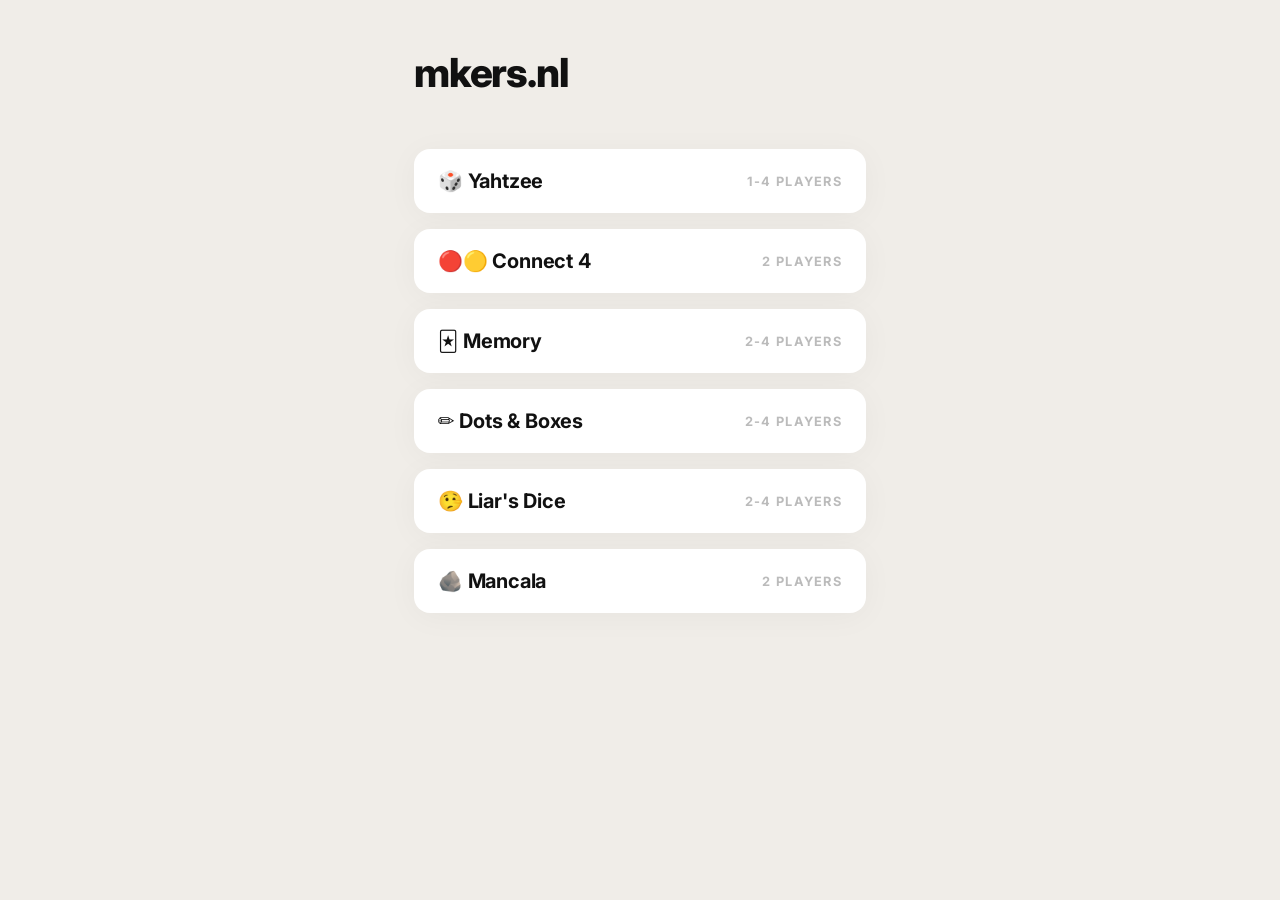
==== index.html @ 78899ad0 "minor changes" ====
<!DOCTYPE html>
<html lang="en">
<head>
<meta charset="UTF-8"/>
<meta name="viewport" content="width=device-width, initial-scale=1.0, maximum-scale=1.0, user-scalable=no"/>
<title>mkers.nl</title>
<link href="https://fonts.googleapis.com/css2?family=Inter:wght@400;500;600;700;800&display=swap" rel="stylesheet"/>
<style>
  *,*::before,*::after{box-sizing:border-box;margin:0;padding:0}
  html,body{height:100%;font-family:'Inter',system-ui,sans-serif;color:#111;background:#f0ede8;-webkit-font-smoothing:antialiased}
  
  .container {
    max-width: 500px;
    margin: 0 auto;
    padding: 3rem 1.5rem;
    display: flex;
    flex-direction: column;
    min-height: 100vh;
  }
  
  .hdr {
    margin-bottom: 3rem;
  }
  .hdr h1 {
    font-size: 2.5rem;
    font-weight: 800;
    letter-spacing: -0.03em;
    margin-bottom: 0.25rem;
  }
  .hdr p {
    font-weight: 500;
    color: #999;
    font-size: 1.1rem;
  }
  
  .games-list {
    display: flex;
    flex-direction: column;
    gap: 1rem;
    flex: 1;
  }
  
  .game-link {
    display: flex;
    align-items: center;
    justify-content: space-between;
    background: #fff;
    padding: 1.25rem 1.5rem;
    border-radius: 16px;
    text-decoration: none;
    color: #111;
    box-shadow: 0 4px 32px rgba(0,0,0,.04);
    transition: transform .13s cubic-bezier(.32,.72,0,1), box-shadow .13s;
  }
  .game-link:hover {
    transform: translateY(-2px);
    box-shadow: 0 8px 40px rgba(0,0,0,.06);
  }
  .game-link:active {
    transform: scale(0.97);
  }
  
  .g-title {
    font-size: 1.25rem;
    font-weight: 700;
    letter-spacing: -0.01em;
  }
  .g-players {
    font-size: 0.8rem;
    font-weight: 700;
    text-transform: uppercase;
    letter-spacing: 0.1em;
    color: #bbb;
  }
  
  .footer {
    text-align: center;
    padding-top: 3rem;
    font-size: 0.85rem;
    font-weight: 600;
    color: #bbb;
  }
</style>
</head>
<body>

<div class="container">
  <div class="hdr">
    <h1>mkers.nl</h1>
  </div>
  
  <div class="games-list">
    <a href="/yahtzee/" class="game-link">
      <span class="g-title">🎲 Yahtzee</span>
      <span class="g-players">1-4 Players</span>
    </a>
    <a href="/connect4/" class="game-link">
      <span class="g-title">🔴🟡 Connect 4</span>
      <span class="g-players">2 Players</span>
    </a>
    <a href="/memory/" class="game-link">
      <span class="g-title">🃏 Memory</span>
      <span class="g-players">2-4 Players</span>
    </a>
    <a href="/dotsboxes/" class="game-link">
      <span class="g-title">✏️ Dots & Boxes</span>
      <span class="g-players">2-4 Players</span>
    </a>
    <a href="/liarsdice/" class="game-link">
      <span class="g-title">🤥 Liar's Dice</span>
      <span class="g-players">2-4 Players</span>
    </a>
    <a href="/mancala/" class="game-link">
      <span class="g-title">🪨 Mancala</span>
      <span class="g-players">2 Players</span>
    </a>
  </div>
</div>

</body>
</html>
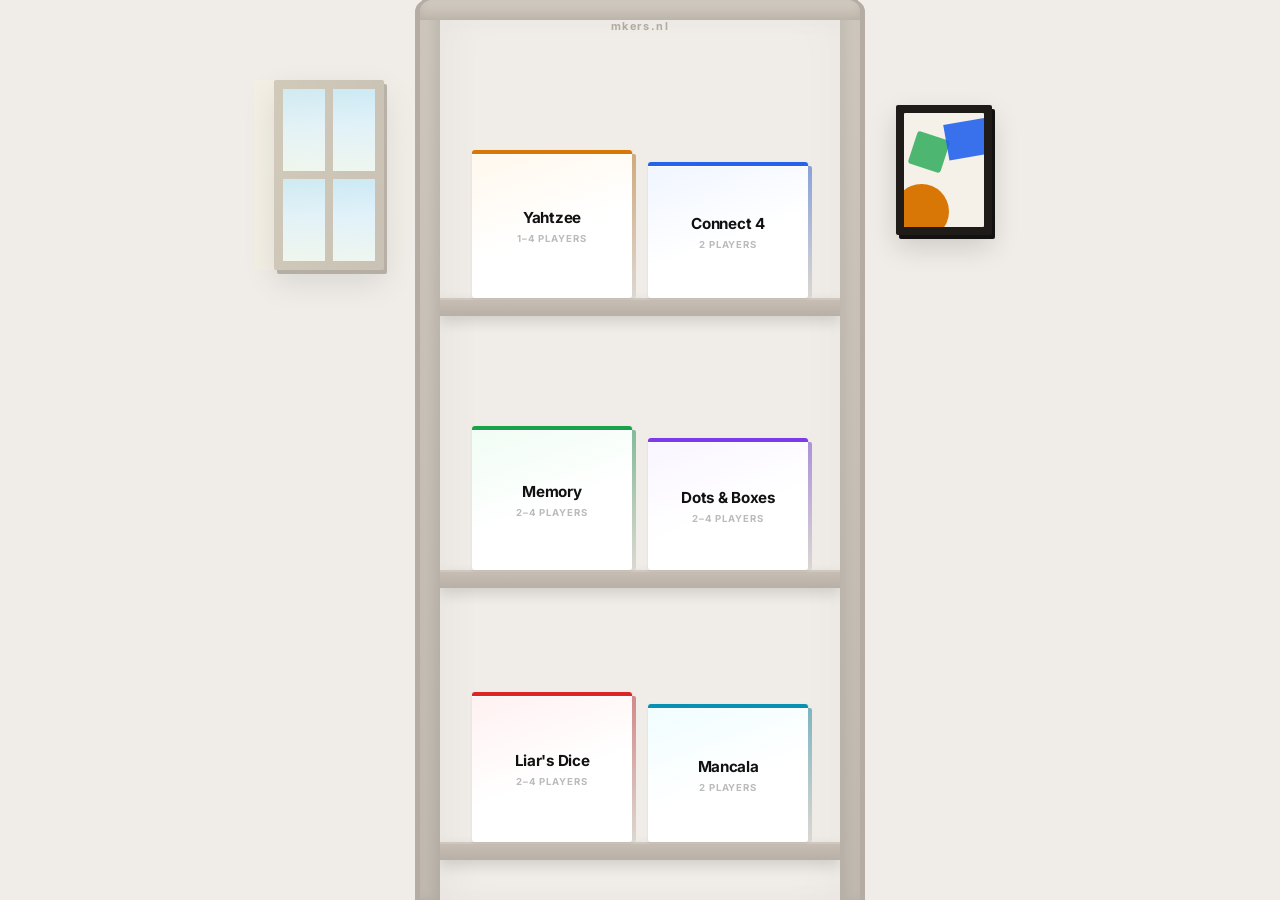
==== commit 3c38a096: "liars dice select screen fix and home screen redesign" ====
--- a/index.html
+++ b/index.html
@@ -4,117 +4,407 @@
 <meta charset="UTF-8"/>
 <meta name="viewport" content="width=device-width, initial-scale=1.0, maximum-scale=1.0, user-scalable=no"/>
 <title>mkers.nl</title>
+<meta name="description" content="A collection of party games. No accounts, no app. Just open and play."/>
 <link href="https://fonts.googleapis.com/css2?family=Inter:wght@400;500;600;700;800&display=swap" rel="stylesheet"/>
 <style>
-  *,*::before,*::after{box-sizing:border-box;margin:0;padding:0}
-  html,body{height:100%;font-family:'Inter',system-ui,sans-serif;color:#111;background:#f0ede8;-webkit-font-smoothing:antialiased}
-  
-  .container {
-    max-width: 500px;
-    margin: 0 auto;
-    padding: 3rem 1.5rem;
-    display: flex;
-    flex-direction: column;
-    min-height: 100vh;
-  }
-  
-  .hdr {
-    margin-bottom: 3rem;
-  }
-  .hdr h1 {
-    font-size: 2.5rem;
-    font-weight: 800;
-    letter-spacing: -0.03em;
-    margin-bottom: 0.25rem;
-  }
-  .hdr p {
-    font-weight: 500;
-    color: #999;
-    font-size: 1.1rem;
-  }
-  
-  .games-list {
-    display: flex;
-    flex-direction: column;
-    gap: 1rem;
-    flex: 1;
-  }
-  
-  .game-link {
-    display: flex;
-    align-items: center;
-    justify-content: space-between;
-    background: #fff;
-    padding: 1.25rem 1.5rem;
-    border-radius: 16px;
-    text-decoration: none;
-    color: #111;
-    box-shadow: 0 4px 32px rgba(0,0,0,.04);
-    transition: transform .13s cubic-bezier(.32,.72,0,1), box-shadow .13s;
-  }
-  .game-link:hover {
-    transform: translateY(-2px);
-    box-shadow: 0 8px 40px rgba(0,0,0,.06);
-  }
-  .game-link:active {
-    transform: scale(0.97);
-  }
-  
-  .g-title {
-    font-size: 1.25rem;
-    font-weight: 700;
-    letter-spacing: -0.01em;
-  }
-  .g-players {
-    font-size: 0.8rem;
-    font-weight: 700;
-    text-transform: uppercase;
-    letter-spacing: 0.1em;
-    color: #bbb;
-  }
-  
-  .footer {
-    text-align: center;
-    padding-top: 3rem;
-    font-size: 0.85rem;
-    font-weight: 600;
-    color: #bbb;
-  }
+*, *::before, *::after { box-sizing: border-box; margin: 0; padding: 0; }
+
+html, body {
+  height: 100%;
+  overflow: hidden;
+  font-family: 'Inter', system-ui, sans-serif;
+  -webkit-font-smoothing: antialiased;
+  background: #f0ede8;
+}
+
+/* ── Room ────────────────────────────────────────────── */
+
+.room {
+  height: 100vh;
+  display: flex;
+  justify-content: center;
+  align-items: flex-start;
+  position: relative;
+  overflow: hidden;
+  /* Warm ambient light animation — the "living" part */
+  animation: roomlight 12s ease-in-out infinite alternate;
+}
+
+@keyframes roomlight {
+  0%   { background: radial-gradient(ellipse 70% 90% at 5% 45%, rgba(255,235,160,0.25) 0%, transparent 65%), #f0ede8; }
+  100% { background: radial-gradient(ellipse 60% 80% at 8% 40%, rgba(255,225,130,0.14) 0%, transparent 65%), #f0ede8; }
+}
+
+/* ── Site label ──────────────────────────────────────── */
+
+.site-label {
+  position: absolute;
+  top: 1.2rem;
+  left: 50%;
+  transform: translateX(-50%);
+  font-size: 0.68rem;
+  font-weight: 700;
+  letter-spacing: 0.14em;
+  color: #b0aa9f;
+  white-space: nowrap;
+  z-index: 50;
+  text-transform: lowercase;
+}
+
+/* ── Abstract Window ─────────────────────────────────── */
+
+.window {
+  position: absolute;
+  right: 50%;
+  margin-right: 256px;
+  top: 80px;
+  width: 110px;
+  height: 190px;
+  z-index: 5;
+}
+
+.window-outer {
+  position: absolute;
+  inset: 0;
+  background: #c8c0b4;
+  border-radius: 2px;
+  box-shadow: 3px 4px 0 #b5aea5, 0 12px 32px rgba(0,0,0,0.10);
+}
+
+.window-inner {
+  position: absolute;
+  inset: 9px;
+  display: grid;
+  grid-template-columns: 1fr 8px 1fr;
+  grid-template-rows: 1fr 8px 1fr;
+  background: #c8c0b4;
+  gap: 0;
+}
+
+.window-inner span {
+  display: block;
+  background: linear-gradient(175deg, #c8e8f6 0%, #dff1fc 45%, #eef6f0 100%);
+}
+.window-inner span:nth-child(2),
+.window-inner span:nth-child(4),
+.window-inner span:nth-child(5),
+.window-inner span:nth-child(6),
+.window-inner span:nth-child(8) {
+  background: #c8c0b4;
+}
+
+/* Light cast from window onto wall */
+.window-light {
+  position: absolute;
+  top: 0;
+  left: -20px;
+  width: 280px;
+  height: 100%;
+  background: linear-gradient(100deg, rgba(255,248,210,0.18) 0%, transparent 60%);
+  pointer-events: none;
+  z-index: 0;
+}
+
+/* ── Abstract Painting ───────────────────────────────── */
+
+.painting {
+  position: absolute;
+  left: 50%;
+  margin-left: 256px;
+  top: 105px;
+  z-index: 5;
+}
+
+.painting-outer {
+  width: 96px;
+  height: 130px;
+  background: #1e1b18;
+  border-radius: 2px;
+  box-shadow: 3px 4px 0 #141210, 0 12px 28px rgba(0,0,0,0.15);
+  padding: 8px;
+}
+
+.painting-mat {
+  width: 100%;
+  height: 100%;
+  background: #f5f0e8;
+  border-radius: 1px;
+  position: relative;
+  overflow: hidden;
+}
+
+/* The art — three overlapping shapes using the player palette */
+.painting-mat::before {
+  content: '';
+  position: absolute;
+  width: 55px; height: 55px;
+  border-radius: 50%;
+  background: #d97706;
+  bottom: -12px; left: -10px;
+}
+.painting-mat::after {
+  content: '';
+  position: absolute;
+  width: 44px; height: 36px;
+  background: #2563eb;
+  top: 8px; right: -6px;
+  transform: rotate(-10deg);
+  opacity: 0.9;
+}
+.painting-shape {
+  position: absolute;
+  width: 34px; height: 34px;
+  background: #16a34a;
+  top: 22px; left: 8px;
+  transform: rotate(18deg);
+  opacity: 0.75;
+  border-radius: 3px;
+}
+
+/* ── Bookcase shell ──────────────────────────────────── */
+
+/*
+  Strategy: don't use CSS border-* for the wood panels.
+  Use a wrapper with border-radius so corners are smooth,
+  and build the sides as absolute pseudo-elements.
+*/
+
+.bookcase-wrap {
+  position: relative;
+  width: 100%;
+  max-width: 440px;
+  height: 100vh;
+  flex-shrink: 0;
+  z-index: 10;
+}
+
+/* Wood panel — left side */
+.bookcase-wrap::before,
+.bookcase-wrap::after {
+  content: '';
+  position: absolute;
+  top: 0; bottom: 0;
+  width: 20px;
+  background: linear-gradient(180deg, #cdc6bc 0%, #bfb8ae 100%);
+  z-index: 2;
+}
+.bookcase-wrap::before {
+  left: 0;
+  border-radius: 12px 0 0 0;
+  box-shadow: inset -6px 0 10px rgba(0,0,0,0.07), -5px 0 0 #b5ada4;
+}
+.bookcase-wrap::after {
+  right: 0;
+  border-radius: 0 12px 0 0;
+  box-shadow: inset 6px 0 10px rgba(0,0,0,0.05), 5px 0 0 #b5ada4;
+}
+
+/* Wood top bar */
+.bookcase-top {
+  position: absolute;
+  top: 0; left: 0; right: 0;
+  height: 20px;
+  background: linear-gradient(180deg, #d0c9bf 0%, #c5bdb2 100%);
+  border-radius: 12px 12px 0 0;
+  z-index: 3;
+  box-shadow: 0 -5px 0 #b5ada4, inset 0 -4px 8px rgba(0,0,0,0.06);
+}
+
+/* Inner back panel */
+.bookcase-inner {
+  position: absolute;
+  top: 20px; bottom: 0;
+  left: 20px; right: 20px;
+  background: #f0ede8;
+  display: flex;
+  flex-direction: column;
+  justify-content: space-around;
+  padding: 1.5rem 1rem 2.5rem;
+  gap: 0;
+  /* Faint inner ambient shadow */
+  box-shadow: inset 20px 0 30px rgba(0,0,0,0.025), inset -20px 0 30px rgba(0,0,0,0.015);
+}
+
+/* ── Shelf board ─────────────────────────────────────── */
+
+.shelf {
+  flex: 1;
+  display: flex;
+  justify-content: center;
+  align-items: flex-end;
+  gap: 1rem;
+  position: relative;
+  padding-bottom: 18px;
+}
+
+/* The shelf plank */
+.shelf::after {
+  content: '';
+  position: absolute;
+  bottom: 0;
+  left: -1rem;
+  right: -1rem;
+  height: 18px;
+  background: linear-gradient(180deg, #c8c0b5 0%, #b8b0a6 100%);
+  box-shadow: 0 6px 14px rgba(0,0,0,0.13), inset 0 2px 0 rgba(255,255,255,0.12);
+  z-index: 1;
+}
+
+/* ── Game Boxes ──────────────────────────────────────── */
+
+.game-box {
+  flex: 1;
+  max-width: 160px;
+  min-width: 0;
+  position: relative;
+  border-radius: 3px;
+  text-decoration: none;
+  color: #111;
+  display: flex;
+  flex-direction: column;
+  align-items: center;
+  justify-content: center;
+  text-align: center;
+  padding: 1rem 0.75rem;
+  transition: transform 0.12s cubic-bezier(0, 0, 0, 1);
+  transform-origin: bottom center;
+  z-index: 2;
+
+  /* box face */
+  background: linear-gradient(160deg, var(--tint) 0%, #fff 55%);
+  /* lid edges */
+  border-top: 4px solid var(--accent);
+  box-shadow:
+    1px 0 0 #ddd,
+    0 1px 3px rgba(0,0,0,0.07),
+    inset 0 1px 0 rgba(255,255,255,0.9);
+}
+
+/* Slight right-edge depth on the box */
+.game-box::after {
+  content: '';
+  position: absolute;
+  top: 0; right: -4px; bottom: 0;
+  width: 4px;
+  background: linear-gradient(180deg, color-mix(in srgb, var(--accent) 40%, #ccc) 0%, #dbd7d1 100%);
+  border-radius: 0 2px 2px 0;
+}
+
+.game-box:active {
+  transform: scale(0.95) translateY(4px);
+}
+
+/* Individual box personalities */
+.box-1 { --accent: #d97706; --tint: #fff8ed; height: 148px; }
+.box-2 { --accent: #2563eb; --tint: #f0f5ff; height: 136px; }
+.box-3 { --accent: #16a34a; --tint: #f0fdf4; height: 144px; }
+.box-4 { --accent: #7c3aed; --tint: #faf5ff; height: 132px; }
+.box-5 { --accent: #dc2626; --tint: #fff1f2; height: 150px; }
+.box-6 { --accent: #0891b2; --tint: #f0fdff; height: 138px; }
+
+.g-title {
+  font-size: 0.95rem;
+  font-weight: 700;
+  letter-spacing: -0.02em;
+  line-height: 1.25;
+  margin-bottom: 0.35rem;
+}
+
+.g-players {
+  font-size: 0.6rem;
+  font-weight: 700;
+  text-transform: uppercase;
+  letter-spacing: 0.1em;
+  color: #bbb;
+}
+
+/* ── Mobile ──────────────────────────────────────────── */
+
+@media (max-width: 700px) {
+  .window, .painting { display: none; }
+  .bookcase-wrap, .bookcase-inner { max-width: 100%; }
+  .bookcase-wrap::before, .bookcase-wrap::after, .bookcase-top { display: none; }
+  .bookcase-inner { left: 0; right: 0; top: 0; }
+}
+
+/* ── Accessibility ───────────────────────────────────── */
+@media (prefers-reduced-motion: reduce) {
+  .room { animation: none; }
+  .game-box { transition: none; }
+}
 </style>
 </head>
 <body>
 
-<div class="container">
-  <div class="hdr">
-    <h1>mkers.nl</h1>
+<div class="room">
+
+  <span class="site-label">mkers.nl</span>
+
+  <!-- Abstract window — left wall -->
+  <div class="window">
+    <div class="window-outer"></div>
+    <div class="window-inner">
+      <span></span><span></span><span></span>
+      <span></span><span></span><span></span>
+      <span></span><span></span><span></span>
+    </div>
+    <div class="window-light"></div>
   </div>
-  
-  <div class="games-list">
-    <a href="/yahtzee/" class="game-link">
-      <span class="g-title">🎲 Yahtzee</span>
-      <span class="g-players">1-4 Players</span>
-    </a>
-    <a href="/connect4/" class="game-link">
-      <span class="g-title">🔴🟡 Connect 4</span>
-      <span class="g-players">2 Players</span>
-    </a>
-    <a href="/memory/" class="game-link">
-      <span class="g-title">🃏 Memory</span>
-      <span class="g-players">2-4 Players</span>
-    </a>
-    <a href="/dotsboxes/" class="game-link">
-      <span class="g-title">✏️ Dots & Boxes</span>
-      <span class="g-players">2-4 Players</span>
-    </a>
-    <a href="/liarsdice/" class="game-link">
-      <span class="g-title">🤥 Liar's Dice</span>
-      <span class="g-players">2-4 Players</span>
-    </a>
-    <a href="/mancala/" class="game-link">
-      <span class="g-title">🪨 Mancala</span>
-      <span class="g-players">2 Players</span>
-    </a>
+
+  <!-- Bookcase -->
+  <div class="bookcase-wrap">
+    <div class="bookcase-top"></div>
+
+    <div class="bookcase-inner">
+
+      <!-- Shelf 1 -->
+      <div class="shelf">
+        <a href="/yahtzee/" class="game-box box-1">
+          <span class="g-title">Yahtzee</span>
+          <span class="g-players">1–4 Players</span>
+        </a>
+        <a href="/connect4/" class="game-box box-2">
+          <span class="g-title">Connect 4</span>
+          <span class="g-players">2 Players</span>
+        </a>
+      </div>
+
+      <!-- Shelf 2 -->
+      <div class="shelf">
+        <a href="/memory/" class="game-box box-3">
+          <span class="g-title">Memory</span>
+          <span class="g-players">2–4 Players</span>
+        </a>
+        <a href="/dotsboxes/" class="game-box box-4">
+          <span class="g-title">Dots &amp; Boxes</span>
+          <span class="g-players">2–4 Players</span>
+        </a>
+      </div>
+
+      <!-- Shelf 3 -->
+      <div class="shelf">
+        <a href="/liarsdice/" class="game-box box-5">
+          <span class="g-title">Liar's Dice</span>
+          <span class="g-players">2–4 Players</span>
+        </a>
+        <a href="/mancala/" class="game-box box-6">
+          <span class="g-title">Mancala</span>
+          <span class="g-players">2 Players</span>
+        </a>
+      </div>
+
+    </div>
   </div>
+
+  <!-- Abstract painting — right wall -->
+  <div class="painting">
+    <div class="painting-outer">
+      <div class="painting-mat">
+        <div class="painting-shape"></div>
+      </div>
+    </div>
+  </div>
+
 </div>
 
 </body>
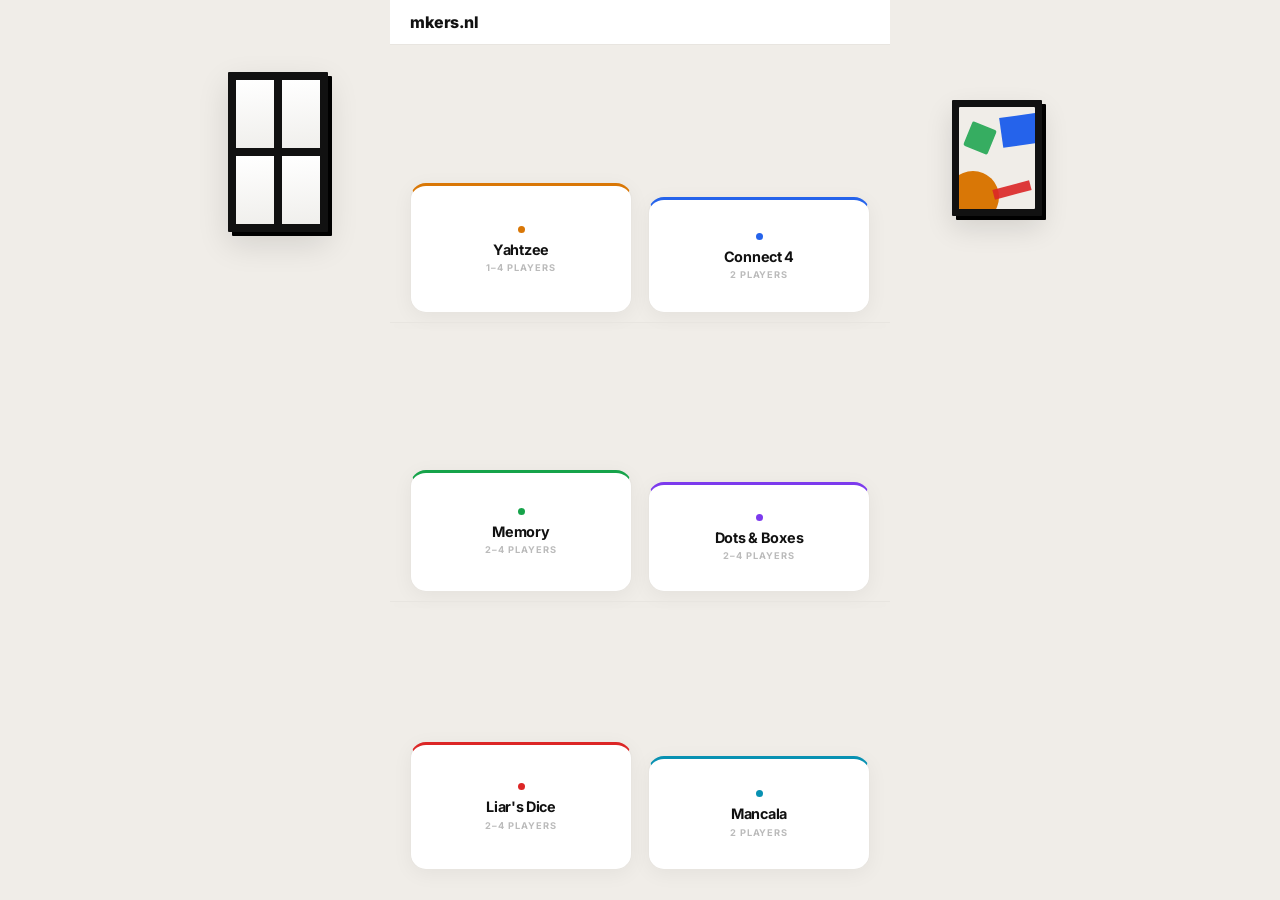
==== commit 96618108: "update" ====
--- a/index.html
+++ b/index.html
@@ -15,379 +15,345 @@
   font-family: 'Inter', system-ui, sans-serif;
   -webkit-font-smoothing: antialiased;
   background: #f0ede8;
-}
-
-/* ── Room ────────────────────────────────────────────── */
-
-.room {
+  color: #111;
+}
+
+/* ─── Full-width scene wrapper ──────────────────── */
+
+.scene {
+  width: 100%;
   height: 100vh;
+  position: relative;
   display: flex;
   justify-content: center;
-  align-items: flex-start;
-  position: relative;
-  overflow: hidden;
-  /* Warm ambient light animation — the "living" part */
-  animation: roomlight 12s ease-in-out infinite alternate;
-}
-
-@keyframes roomlight {
-  0%   { background: radial-gradient(ellipse 70% 90% at 5% 45%, rgba(255,235,160,0.25) 0%, transparent 65%), #f0ede8; }
-  100% { background: radial-gradient(ellipse 60% 80% at 8% 40%, rgba(255,225,130,0.14) 0%, transparent 65%), #f0ede8; }
-}
-
-/* ── Site label ──────────────────────────────────────── */
-
-.site-label {
-  position: absolute;
-  top: 1.2rem;
-  left: 50%;
-  transform: translateX(-50%);
-  font-size: 0.68rem;
-  font-weight: 700;
-  letter-spacing: 0.14em;
-  color: #b0aa9f;
-  white-space: nowrap;
-  z-index: 50;
-  text-transform: lowercase;
-}
-
-/* ── Abstract Window ─────────────────────────────────── */
+}
+
+/* ─── Abstract window — left wall ──────────────── */
 
 .window {
-  position: absolute;
-  right: 50%;
-  margin-right: 256px;
-  top: 80px;
-  width: 110px;
-  height: 190px;
-  z-index: 5;
-}
-
-.window-outer {
+  display: none;
+  position: absolute;
+  left: calc(50% - 340px);   /* sits left of the page card */
+  top: 72px;
+  width: 100px;
+  height: 160px;
+  transform: translateX(-100%);
+  margin-left: 28px;
+}
+
+@media (min-width: 820px) {
+  .window { display: block; }
+}
+
+/* Outer frame — stark, dark, minimal */
+.window-frame {
   position: absolute;
   inset: 0;
-  background: #c8c0b4;
-  border-radius: 2px;
-  box-shadow: 3px 4px 0 #b5aea5, 0 12px 32px rgba(0,0,0,0.10);
-}
-
-.window-inner {
-  position: absolute;
-  inset: 9px;
+  background: #111;
+  border-radius: 1px;
+  box-shadow: 4px 4px 0 #000, 0 12px 32px rgba(0,0,0,0.12);
+}
+
+/* 2×2 pane grid */
+.window-panes {
+  position: absolute;
+  inset: 8px;
   display: grid;
   grid-template-columns: 1fr 8px 1fr;
   grid-template-rows: 1fr 8px 1fr;
-  background: #c8c0b4;
-  gap: 0;
-}
-
-.window-inner span {
-  display: block;
-  background: linear-gradient(175deg, #c8e8f6 0%, #dff1fc 45%, #eef6f0 100%);
-}
-.window-inner span:nth-child(2),
-.window-inner span:nth-child(4),
-.window-inner span:nth-child(5),
-.window-inner span:nth-child(6),
-.window-inner span:nth-child(8) {
-  background: #c8c0b4;
-}
-
-/* Light cast from window onto wall */
-.window-light {
-  position: absolute;
-  top: 0;
-  left: -20px;
-  width: 280px;
-  height: 100%;
-  background: linear-gradient(100deg, rgba(255,248,210,0.18) 0%, transparent 60%);
-  pointer-events: none;
-  z-index: 0;
-}
-
-/* ── Abstract Painting ───────────────────────────────── */
+  background: #111;
+}
+
+.window-panes .pane {
+  /* Panes: white — like frosted or diffuse light */
+  background: #f8f8f6;
+  /* Subtle top-lit gradient, keeps it from being flat */
+  background: linear-gradient(175deg, #fff 0%, #f0efec 100%);
+}
+
+.window-panes .cross { background: #111; }
+
+/* ─── Abstract painting — right wall ────────────── */
 
 .painting {
-  position: absolute;
-  left: 50%;
-  margin-left: 256px;
-  top: 105px;
-  z-index: 5;
-}
-
-.painting-outer {
-  width: 96px;
-  height: 130px;
-  background: #1e1b18;
-  border-radius: 2px;
-  box-shadow: 3px 4px 0 #141210, 0 12px 28px rgba(0,0,0,0.15);
-  padding: 8px;
-}
-
+  display: none;
+  position: absolute;
+  right: calc(50% - 340px);
+  top: 100px;
+  transform: translateX(100%);
+  margin-right: 28px;
+}
+
+@media (min-width: 820px) {
+  .painting { display: block; }
+}
+
+/* Dark, minimal frame */
+.painting-frame {
+  width: 90px;
+  height: 116px;
+  background: #111;
+  box-shadow: 4px 4px 0 #000, 0 12px 28px rgba(0,0,0,0.12);
+  padding: 7px;
+  border-radius: 1px;
+}
+
+/* Cream mat board — same tone as the game background */
 .painting-mat {
   width: 100%;
   height: 100%;
-  background: #f5f0e8;
-  border-radius: 1px;
+  background: #f0ede8;
   position: relative;
   overflow: hidden;
-}
-
-/* The art — three overlapping shapes using the player palette */
+  border-radius: 1px;
+}
+
+/* The abstract art — player palette colors, bold geometric shapes */
 .painting-mat::before {
   content: '';
   position: absolute;
-  width: 55px; height: 55px;
+  /* Amber circle — Player 1 */
+  width: 52px; height: 52px;
   border-radius: 50%;
   background: #d97706;
-  bottom: -12px; left: -10px;
+  bottom: -14px; left: -12px;
 }
 .painting-mat::after {
   content: '';
   position: absolute;
-  width: 44px; height: 36px;
+  /* Blue rectangle — Player 2 */
+  width: 42px; height: 30px;
   background: #2563eb;
-  top: 8px; right: -6px;
-  transform: rotate(-10deg);
+  top: 8px; right: -8px;
+  transform: rotate(-8deg);
+}
+
+/* Green and red shapes sit inside a non-pseudo container */
+.painting-shapes {
+  position: absolute;
+  inset: 0;
+  overflow: hidden;
+  pointer-events: none;
+}
+.painting-shapes::before {
+  content: '';
+  position: absolute;
+  /* Green square — Player 3 */
+  width: 26px; height: 26px;
+  background: #16a34a;
+  top: 18px; left: 8px;
+  transform: rotate(22deg);
+  border-radius: 2px;
+  opacity: 0.85;
+}
+.painting-shapes::after {
+  content: '';
+  position: absolute;
+  /* Red sliver — Player 4 */
+  width: 38px; height: 10px;
+  background: #dc2626;
+  bottom: 14px; right: 4px;
+  transform: rotate(-15deg);
   opacity: 0.9;
 }
-.painting-shape {
-  position: absolute;
-  width: 34px; height: 34px;
-  background: #16a34a;
-  top: 22px; left: 8px;
-  transform: rotate(18deg);
-  opacity: 0.75;
-  border-radius: 3px;
-}
-
-/* ── Bookcase shell ──────────────────────────────────── */
-
-/*
-  Strategy: don't use CSS border-* for the wood panels.
-  Use a wrapper with border-radius so corners are smooth,
-  and build the sides as absolute pseudo-elements.
-*/
-
-.bookcase-wrap {
+
+/* ─── Page shell ────────────────────────────────── */
+
+.page {
+  width: 100%;
+  max-width: 500px;
+  height: 100vh;
+  display: flex;
+  flex-direction: column;
   position: relative;
-  width: 100%;
-  max-width: 440px;
-  height: 100vh;
+  z-index: 10;
+}
+
+/* ─── Header ────────────────────────────────────── */
+
+.hdr {
   flex-shrink: 0;
-  z-index: 10;
-}
-
-/* Wood panel — left side */
-.bookcase-wrap::before,
-.bookcase-wrap::after {
-  content: '';
-  position: absolute;
-  top: 0; bottom: 0;
-  width: 20px;
-  background: linear-gradient(180deg, #cdc6bc 0%, #bfb8ae 100%);
-  z-index: 2;
-}
-.bookcase-wrap::before {
-  left: 0;
-  border-radius: 12px 0 0 0;
-  box-shadow: inset -6px 0 10px rgba(0,0,0,0.07), -5px 0 0 #b5ada4;
-}
-.bookcase-wrap::after {
-  right: 0;
-  border-radius: 0 12px 0 0;
-  box-shadow: inset 6px 0 10px rgba(0,0,0,0.05), 5px 0 0 #b5ada4;
-}
-
-/* Wood top bar */
-.bookcase-top {
-  position: absolute;
-  top: 0; left: 0; right: 0;
-  height: 20px;
-  background: linear-gradient(180deg, #d0c9bf 0%, #c5bdb2 100%);
-  border-radius: 12px 12px 0 0;
-  z-index: 3;
-  box-shadow: 0 -5px 0 #b5ada4, inset 0 -4px 8px rgba(0,0,0,0.06);
-}
-
-/* Inner back panel */
-.bookcase-inner {
-  position: absolute;
-  top: 20px; bottom: 0;
-  left: 20px; right: 20px;
-  background: #f0ede8;
+  background: #fff;
+  border-bottom: 1px solid #e8e5e0;
+  padding: 0.75rem 1.25rem;
+  display: flex;
+  align-items: center;
+  justify-content: space-between;
+}
+
+.hdr-logo {
+  font-size: 1rem;
+  font-weight: 800;
+  letter-spacing: -0.01em;
+}
+
+.hdr-sub {
+  font-size: 0.7rem;
+  font-weight: 600;
+  color: #bbb;
+}
+
+/* ─── Shelves ───────────────────────────────────── */
+
+.shelves {
+  flex: 1;
   display: flex;
   flex-direction: column;
-  justify-content: space-around;
-  padding: 1.5rem 1rem 2.5rem;
-  gap: 0;
-  /* Faint inner ambient shadow */
-  box-shadow: inset 20px 0 30px rgba(0,0,0,0.025), inset -20px 0 30px rgba(0,0,0,0.015);
-}
-
-/* ── Shelf board ─────────────────────────────────────── */
+  padding: 1.25rem;
+  gap: 1.25rem;
+  overflow: hidden;
+}
 
 .shelf {
   flex: 1;
   display: flex;
-  justify-content: center;
   align-items: flex-end;
   gap: 1rem;
   position: relative;
-  padding-bottom: 18px;
-}
-
-/* The shelf plank */
+  padding-bottom: 10px;
+}
+
 .shelf::after {
   content: '';
   position: absolute;
   bottom: 0;
-  left: -1rem;
-  right: -1rem;
-  height: 18px;
-  background: linear-gradient(180deg, #c8c0b5 0%, #b8b0a6 100%);
-  box-shadow: 0 6px 14px rgba(0,0,0,0.13), inset 0 2px 0 rgba(255,255,255,0.12);
-  z-index: 1;
-}
-
-/* ── Game Boxes ──────────────────────────────────────── */
+  left: -1.25rem; right: -1.25rem;
+  height: 1px;
+  background: #e8e5e0;
+  box-shadow: 0 3px 8px rgba(0,0,0,0.05);
+}
+
+.shelf:last-child::after { display: none; }
+
+/* ─── Game boxes ────────────────────────────────── */
 
 .game-box {
   flex: 1;
-  max-width: 160px;
   min-width: 0;
-  position: relative;
-  border-radius: 3px;
   text-decoration: none;
   color: #111;
+  background: #fff;
+  border-radius: 16px;
+  border: 1.5px solid #e8e5e0;
+  border-top: 3px solid var(--accent, #e8e5e0);
+  box-shadow: 0 4px 20px rgba(0,0,0,0.05);
   display: flex;
   flex-direction: column;
   align-items: center;
   justify-content: center;
   text-align: center;
   padding: 1rem 0.75rem;
-  transition: transform 0.12s cubic-bezier(0, 0, 0, 1);
-  transform-origin: bottom center;
-  z-index: 2;
-
-  /* box face */
-  background: linear-gradient(160deg, var(--tint) 0%, #fff 55%);
-  /* lid edges */
-  border-top: 4px solid var(--accent);
-  box-shadow:
-    1px 0 0 #ddd,
-    0 1px 3px rgba(0,0,0,0.07),
-    inset 0 1px 0 rgba(255,255,255,0.9);
-}
-
-/* Slight right-edge depth on the box */
-.game-box::after {
-  content: '';
-  position: absolute;
-  top: 0; right: -4px; bottom: 0;
-  width: 4px;
-  background: linear-gradient(180deg, color-mix(in srgb, var(--accent) 40%, #ccc) 0%, #dbd7d1 100%);
-  border-radius: 0 2px 2px 0;
+  transition: transform 0.12s cubic-bezier(0.32, 0.72, 0, 1),
+              box-shadow 0.12s cubic-bezier(0.32, 0.72, 0, 1);
+  -webkit-tap-highlight-color: transparent;
 }
 
 .game-box:active {
-  transform: scale(0.95) translateY(4px);
-}
-
-/* Individual box personalities */
-.box-1 { --accent: #d97706; --tint: #fff8ed; height: 148px; }
-.box-2 { --accent: #2563eb; --tint: #f0f5ff; height: 136px; }
-.box-3 { --accent: #16a34a; --tint: #f0fdf4; height: 144px; }
-.box-4 { --accent: #7c3aed; --tint: #faf5ff; height: 132px; }
-.box-5 { --accent: #dc2626; --tint: #fff1f2; height: 150px; }
-.box-6 { --accent: #0891b2; --tint: #f0fdff; height: 138px; }
+  transform: scale(0.96);
+  box-shadow: 0 2px 8px rgba(0,0,0,0.04);
+}
+
+.box-1 { --accent: #d97706; height: 130px; }
+.box-2 { --accent: #2563eb; height: 116px; }
+.box-3 { --accent: #16a34a; height: 122px; }
+.box-4 { --accent: #7c3aed; height: 110px; }
+.box-5 { --accent: #dc2626; height: 128px; }
+.box-6 { --accent: #0891b2; height: 114px; }
+
+.box-dot {
+  width: 7px; height: 7px;
+  border-radius: 50%;
+  background: var(--accent, #ccc);
+  margin-bottom: 0.5rem;
+  flex-shrink: 0;
+}
 
 .g-title {
-  font-size: 0.95rem;
+  font-size: 0.9rem;
   font-weight: 700;
   letter-spacing: -0.02em;
-  line-height: 1.25;
-  margin-bottom: 0.35rem;
+  line-height: 1.2;
+  margin-bottom: 0.25rem;
 }
 
 .g-players {
-  font-size: 0.6rem;
+  font-size: 0.58rem;
   font-weight: 700;
   text-transform: uppercase;
   letter-spacing: 0.1em;
   color: #bbb;
 }
 
-/* ── Mobile ──────────────────────────────────────────── */
-
-@media (max-width: 700px) {
-  .window, .painting { display: none; }
-  .bookcase-wrap, .bookcase-inner { max-width: 100%; }
-  .bookcase-wrap::before, .bookcase-wrap::after, .bookcase-top { display: none; }
-  .bookcase-inner { left: 0; right: 0; top: 0; }
-}
-
-/* ── Accessibility ───────────────────────────────────── */
+/* ─── Reduced motion ────────────────────────────── */
+
 @media (prefers-reduced-motion: reduce) {
-  .room { animation: none; }
   .game-box { transition: none; }
 }
 </style>
 </head>
 <body>
 
-<div class="room">
-
-  <span class="site-label">mkers.nl</span>
-
-  <!-- Abstract window — left wall -->
+<div class="scene">
+
+  <!-- Abstract window — left of the page card, desktop only -->
   <div class="window">
-    <div class="window-outer"></div>
-    <div class="window-inner">
-      <span></span><span></span><span></span>
-      <span></span><span></span><span></span>
-      <span></span><span></span><span></span>
+    <div class="window-frame"></div>
+    <div class="window-panes">
+      <span class="pane"></span>
+      <span class="cross"></span>
+      <span class="pane"></span>
+      <span class="cross"></span>
+      <span class="cross"></span>
+      <span class="cross"></span>
+      <span class="pane"></span>
+      <span class="cross"></span>
+      <span class="pane"></span>
     </div>
-    <div class="window-light"></div>
   </div>
 
-  <!-- Bookcase -->
-  <div class="bookcase-wrap">
-    <div class="bookcase-top"></div>
-
-    <div class="bookcase-inner">
-
-      <!-- Shelf 1 -->
+  <!-- Main page -->
+  <div class="page">
+
+    <div class="hdr">
+      <span class="hdr-logo">mkers.nl</span>
+    </div>
+
+    <div class="shelves">
+
       <div class="shelf">
         <a href="/yahtzee/" class="game-box box-1">
+          <div class="box-dot"></div>
           <span class="g-title">Yahtzee</span>
           <span class="g-players">1–4 Players</span>
         </a>
         <a href="/connect4/" class="game-box box-2">
+          <div class="box-dot"></div>
           <span class="g-title">Connect 4</span>
           <span class="g-players">2 Players</span>
         </a>
       </div>
 
-      <!-- Shelf 2 -->
       <div class="shelf">
         <a href="/memory/" class="game-box box-3">
+          <div class="box-dot"></div>
           <span class="g-title">Memory</span>
           <span class="g-players">2–4 Players</span>
         </a>
         <a href="/dotsboxes/" class="game-box box-4">
+          <div class="box-dot"></div>
           <span class="g-title">Dots &amp; Boxes</span>
           <span class="g-players">2–4 Players</span>
         </a>
       </div>
 
-      <!-- Shelf 3 -->
       <div class="shelf">
         <a href="/liarsdice/" class="game-box box-5">
+          <div class="box-dot"></div>
           <span class="g-title">Liar's Dice</span>
           <span class="g-players">2–4 Players</span>
         </a>
         <a href="/mancala/" class="game-box box-6">
+          <div class="box-dot"></div>
           <span class="g-title">Mancala</span>
           <span class="g-players">2 Players</span>
         </a>
@@ -396,11 +362,11 @@
     </div>
   </div>
 
-  <!-- Abstract painting — right wall -->
+  <!-- Abstract painting — right of the page card, desktop only -->
   <div class="painting">
-    <div class="painting-outer">
+    <div class="painting-frame">
       <div class="painting-mat">
-        <div class="painting-shape"></div>
+        <div class="painting-shapes"></div>
       </div>
     </div>
   </div>
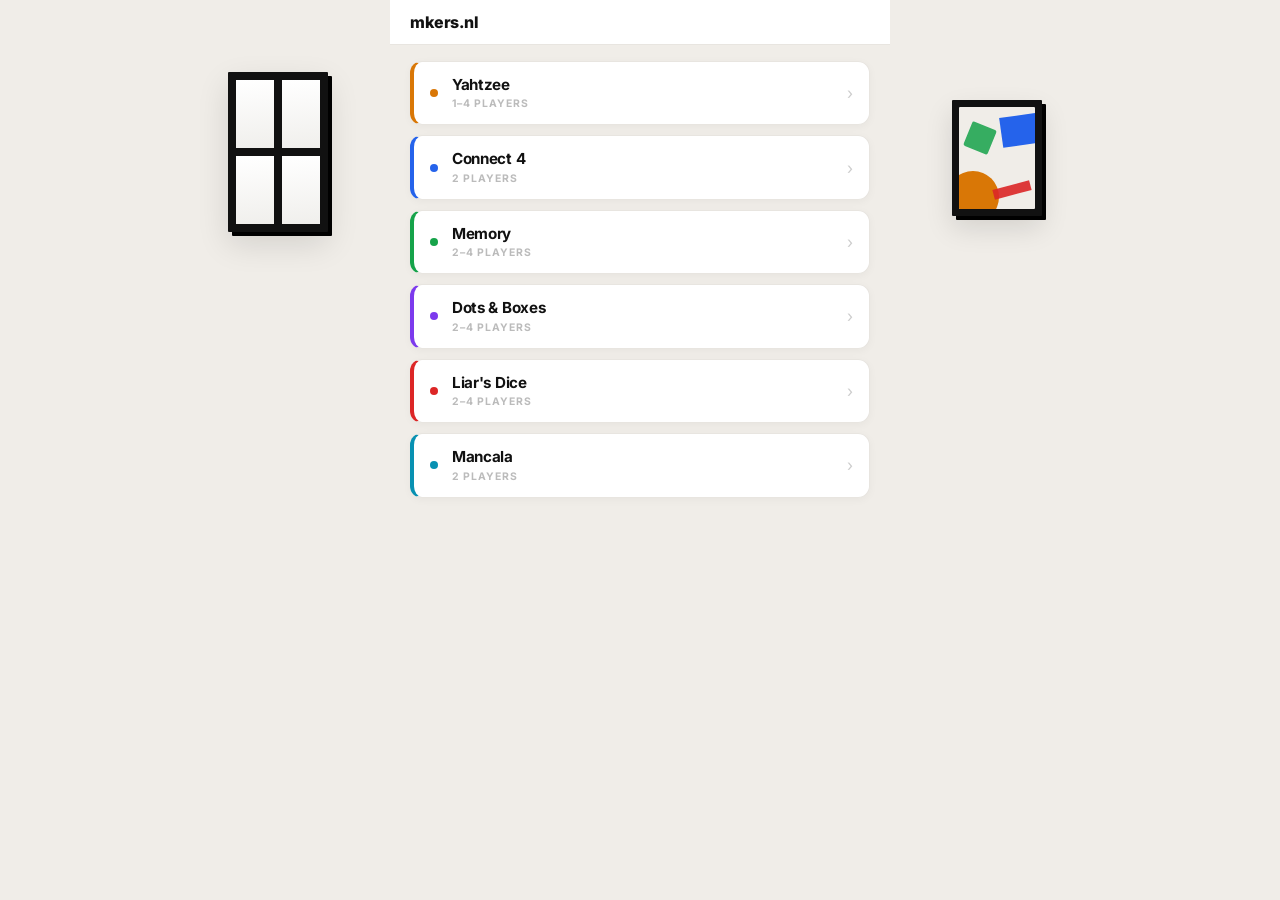
==== commit a189a607: "dice animation speed fix. new homescreen" ====
--- a/index.html
+++ b/index.html
@@ -11,7 +11,6 @@
 
 html, body {
   height: 100%;
-  overflow: hidden;
   font-family: 'Inter', system-ui, sans-serif;
   -webkit-font-smoothing: antialiased;
   background: #f0ede8;
@@ -193,95 +192,73 @@
   color: #bbb;
 }
 
-/* ─── Shelves ───────────────────────────────────── */
-
-.shelves {
+/* ─── Game list ─────────────────────────────────── */
+
+.game-list {
   flex: 1;
+  overflow-y: auto;
+  -webkit-overflow-scrolling: touch;
+  padding: 1rem 1.25rem;
   display: flex;
   flex-direction: column;
-  padding: 1.25rem;
-  gap: 1.25rem;
-  overflow: hidden;
-}
-
-.shelf {
-  flex: 1;
-  display: flex;
-  align-items: flex-end;
-  gap: 1rem;
-  position: relative;
-  padding-bottom: 10px;
-}
-
-.shelf::after {
-  content: '';
-  position: absolute;
-  bottom: 0;
-  left: -1.25rem; right: -1.25rem;
-  height: 1px;
-  background: #e8e5e0;
-  box-shadow: 0 3px 8px rgba(0,0,0,0.05);
-}
-
-.shelf:last-child::after { display: none; }
-
-/* ─── Game boxes ────────────────────────────────── */
-
-.game-box {
-  flex: 1;
-  min-width: 0;
+  gap: 0.625rem;
+}
+
+.game-row {
   text-decoration: none;
   color: #111;
   background: #fff;
-  border-radius: 16px;
+  border-radius: 12px;
   border: 1.5px solid #e8e5e0;
-  border-top: 3px solid var(--accent, #e8e5e0);
-  box-shadow: 0 4px 20px rgba(0,0,0,0.05);
-  display: flex;
-  flex-direction: column;
+  border-left: 4px solid var(--accent, #e8e5e0);
+  box-shadow: 0 2px 8px rgba(0,0,0,0.04);
+  display: flex;
   align-items: center;
-  justify-content: center;
-  text-align: center;
-  padding: 1rem 0.75rem;
+  gap: 0.875rem;
+  padding: 0.875rem 1rem;
   transition: transform 0.12s cubic-bezier(0.32, 0.72, 0, 1),
               box-shadow 0.12s cubic-bezier(0.32, 0.72, 0, 1);
   -webkit-tap-highlight-color: transparent;
 }
 
-.game-box:active {
-  transform: scale(0.96);
-  box-shadow: 0 2px 8px rgba(0,0,0,0.04);
-}
-
-.box-1 { --accent: #d97706; height: 130px; }
-.box-2 { --accent: #2563eb; height: 116px; }
-.box-3 { --accent: #16a34a; height: 122px; }
-.box-4 { --accent: #7c3aed; height: 110px; }
-.box-5 { --accent: #dc2626; height: 128px; }
-.box-6 { --accent: #0891b2; height: 114px; }
-
-.box-dot {
-  width: 7px; height: 7px;
+.game-row:active {
+  transform: scale(0.98);
+  box-shadow: 0 1px 4px rgba(0,0,0,0.04);
+}
+
+.row-dot {
+  width: 8px;
+  height: 8px;
   border-radius: 50%;
   background: var(--accent, #ccc);
-  margin-bottom: 0.5rem;
   flex-shrink: 0;
 }
 
+.row-info {
+  flex: 1;
+  min-width: 0;
+}
+
 .g-title {
-  font-size: 0.9rem;
+  font-size: 0.95rem;
   font-weight: 700;
   letter-spacing: -0.02em;
   line-height: 1.2;
-  margin-bottom: 0.25rem;
 }
 
 .g-players {
-  font-size: 0.58rem;
+  font-size: 0.65rem;
   font-weight: 700;
   text-transform: uppercase;
   letter-spacing: 0.1em;
   color: #bbb;
+  margin-top: 0.2rem;
+}
+
+.row-arrow {
+  color: #ccc;
+  font-size: 1rem;
+  flex-shrink: 0;
 }
 
 /* ─── Reduced motion ────────────────────────────── */
@@ -318,46 +295,61 @@
       <span class="hdr-logo">mkers.nl</span>
     </div>
 
-    <div class="shelves">
-
-      <div class="shelf">
-        <a href="/yahtzee/" class="game-box box-1">
-          <div class="box-dot"></div>
-          <span class="g-title">Yahtzee</span>
-          <span class="g-players">1–4 Players</span>
-        </a>
-        <a href="/connect4/" class="game-box box-2">
-          <div class="box-dot"></div>
-          <span class="g-title">Connect 4</span>
-          <span class="g-players">2 Players</span>
-        </a>
-      </div>
-
-      <div class="shelf">
-        <a href="/memory/" class="game-box box-3">
-          <div class="box-dot"></div>
-          <span class="g-title">Memory</span>
-          <span class="g-players">2–4 Players</span>
-        </a>
-        <a href="/dotsboxes/" class="game-box box-4">
-          <div class="box-dot"></div>
-          <span class="g-title">Dots &amp; Boxes</span>
-          <span class="g-players">2–4 Players</span>
-        </a>
-      </div>
-
-      <div class="shelf">
-        <a href="/liarsdice/" class="game-box box-5">
-          <div class="box-dot"></div>
-          <span class="g-title">Liar's Dice</span>
-          <span class="g-players">2–4 Players</span>
-        </a>
-        <a href="/mancala/" class="game-box box-6">
-          <div class="box-dot"></div>
-          <span class="g-title">Mancala</span>
-          <span class="g-players">2 Players</span>
-        </a>
-      </div>
+    <div class="game-list">
+
+      <a href="/yahtzee/" class="game-row" style="--accent: #d97706">
+        <div class="row-dot"></div>
+        <div class="row-info">
+          <div class="g-title">Yahtzee</div>
+          <div class="g-players">1–4 Players</div>
+        </div>
+        <span class="row-arrow">›</span>
+      </a>
+
+      <a href="/connect4/" class="game-row" style="--accent: #2563eb">
+        <div class="row-dot"></div>
+        <div class="row-info">
+          <div class="g-title">Connect 4</div>
+          <div class="g-players">2 Players</div>
+        </div>
+        <span class="row-arrow">›</span>
+      </a>
+
+      <a href="/memory/" class="game-row" style="--accent: #16a34a">
+        <div class="row-dot"></div>
+        <div class="row-info">
+          <div class="g-title">Memory</div>
+          <div class="g-players">2–4 Players</div>
+        </div>
+        <span class="row-arrow">›</span>
+      </a>
+
+      <a href="/dotsboxes/" class="game-row" style="--accent: #7c3aed">
+        <div class="row-dot"></div>
+        <div class="row-info">
+          <div class="g-title">Dots &amp; Boxes</div>
+          <div class="g-players">2–4 Players</div>
+        </div>
+        <span class="row-arrow">›</span>
+      </a>
+
+      <a href="/liarsdice/" class="game-row" style="--accent: #dc2626">
+        <div class="row-dot"></div>
+        <div class="row-info">
+          <div class="g-title">Liar's Dice</div>
+          <div class="g-players">2–4 Players</div>
+        </div>
+        <span class="row-arrow">›</span>
+      </a>
+
+      <a href="/mancala/" class="game-row" style="--accent: #0891b2">
+        <div class="row-dot"></div>
+        <div class="row-info">
+          <div class="g-title">Mancala</div>
+          <div class="g-players">2 Players</div>
+        </div>
+        <span class="row-arrow">›</span>
+      </a>
 
     </div>
   </div>
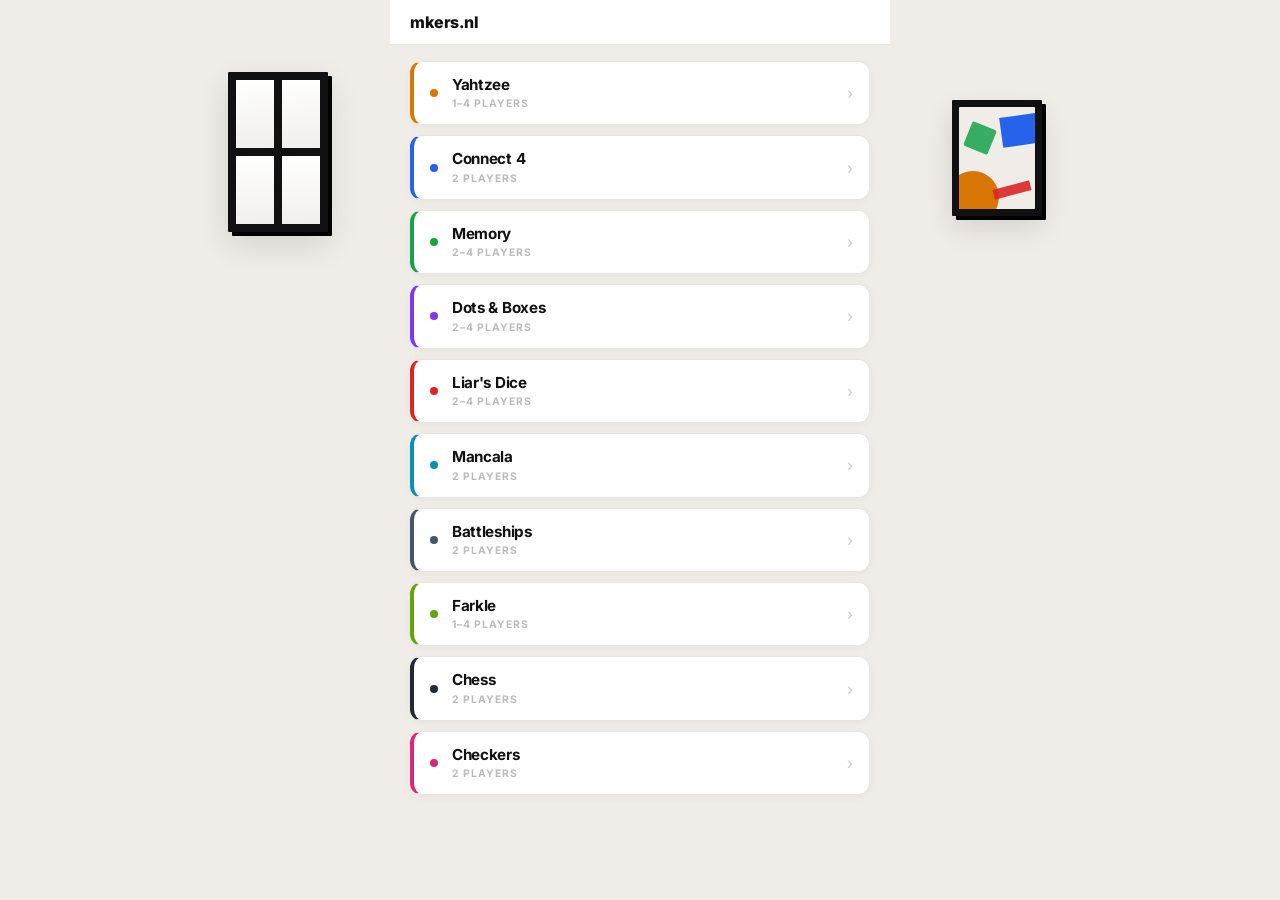
==== commit ba6b3687: "Add Battleships, Chess, Checkers and Farkle - Battleships: pass-and-play with hand-off screens, grid" ====
--- a/index.html
+++ b/index.html
@@ -264,7 +264,7 @@
 /* ─── Reduced motion ────────────────────────────── */
 
 @media (prefers-reduced-motion: reduce) {
-  .game-box { transition: none; }
+  .game-row { transition: none; }
 }
 </style>
 </head>
@@ -351,6 +351,42 @@
         <span class="row-arrow">›</span>
       </a>
 
+      <a href="/battleships/" class="game-row" style="--accent: #475569">
+        <div class="row-dot"></div>
+        <div class="row-info">
+          <div class="g-title">Battleships</div>
+          <div class="g-players">2 Players</div>
+        </div>
+        <span class="row-arrow">›</span>
+      </a>
+
+      <a href="/farkle/" class="game-row" style="--accent: #65a30d">
+        <div class="row-dot"></div>
+        <div class="row-info">
+          <div class="g-title">Farkle</div>
+          <div class="g-players">1–4 Players</div>
+        </div>
+        <span class="row-arrow">›</span>
+      </a>
+
+      <a href="/chess/" class="game-row" style="--accent: #1f2937">
+        <div class="row-dot"></div>
+        <div class="row-info">
+          <div class="g-title">Chess</div>
+          <div class="g-players">2 Players</div>
+        </div>
+        <span class="row-arrow">›</span>
+      </a>
+
+      <a href="/checkers/" class="game-row" style="--accent: #db2777">
+        <div class="row-dot"></div>
+        <div class="row-info">
+          <div class="g-title">Checkers</div>
+          <div class="g-players">2 Players</div>
+        </div>
+        <span class="row-arrow">›</span>
+      </a>
+
     </div>
   </div>
 
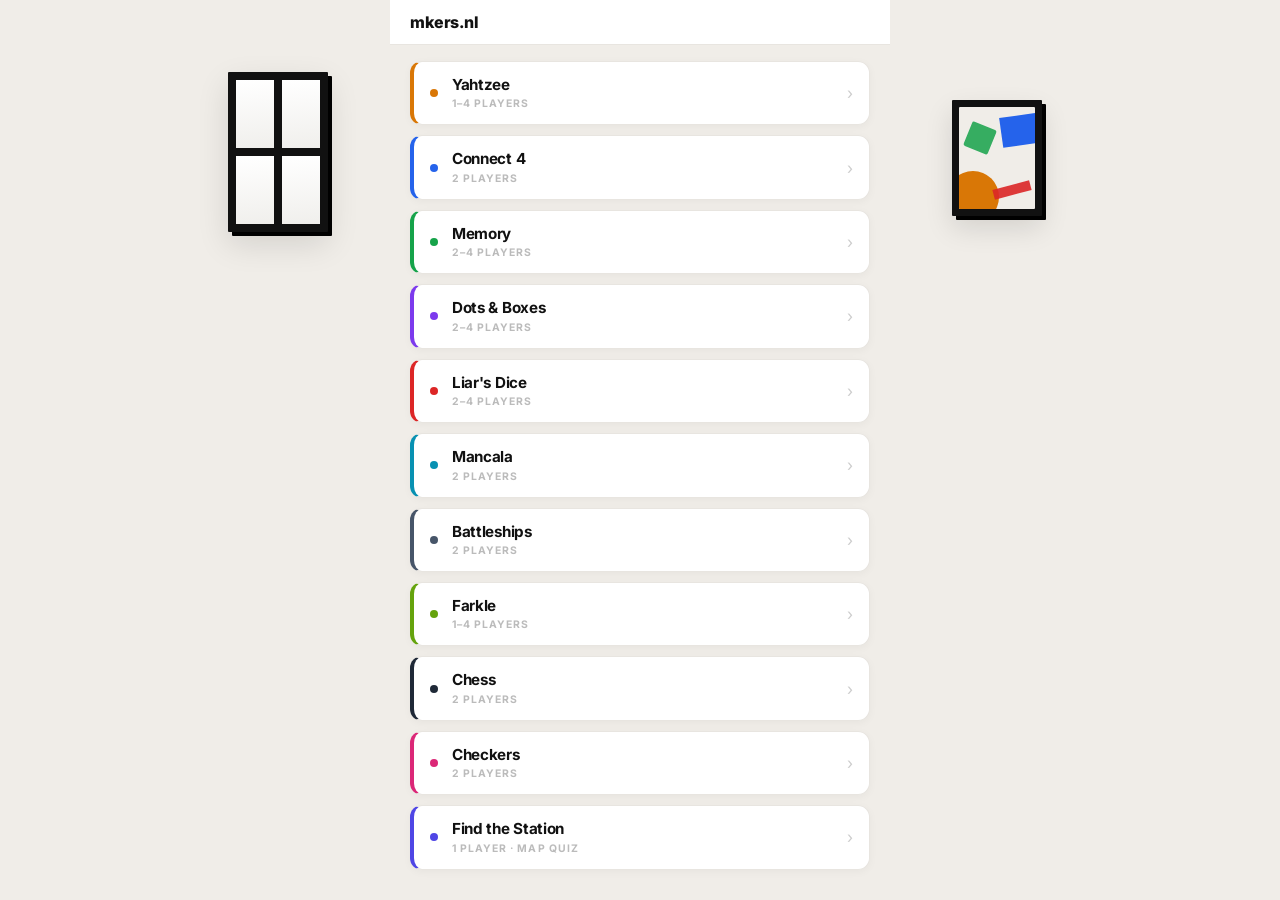
==== commit 0d6047e0: "findthestation: homepage card, tighter intercity rule Co-Authored-By: Claude Opus 5.5 <noreply@anthr" ====
--- a/index.html
+++ b/index.html
@@ -387,6 +387,15 @@
         <span class="row-arrow">›</span>
       </a>
 
+      <a href="/findthestation/" class="game-row" style="--accent: #4f46e5">
+        <div class="row-dot"></div>
+        <div class="row-info">
+          <div class="g-title">Find the Station</div>
+          <div class="g-players">1 Player · Map quiz</div>
+        </div>
+        <span class="row-arrow">›</span>
+      </a>
+
     </div>
   </div>
 
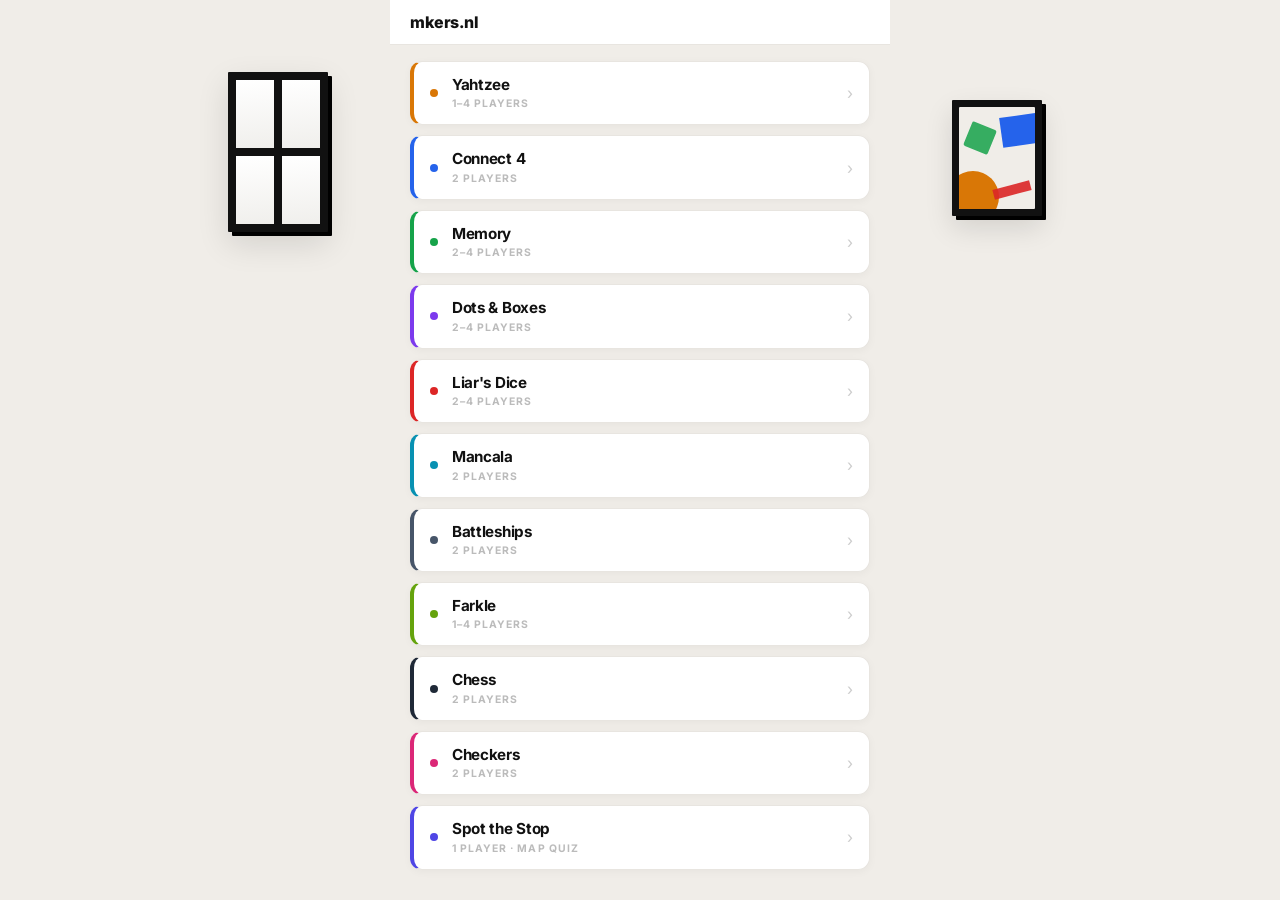
==== commit 11507830: "Rename Find the Station to Spot the Stop (/spotthestop/); wrong guess shows just the station name Co" ====
--- a/index.html
+++ b/index.html
@@ -387,10 +387,10 @@
         <span class="row-arrow">›</span>
       </a>
 
-      <a href="/findthestation/" class="game-row" style="--accent: #4f46e5">
-        <div class="row-dot"></div>
-        <div class="row-info">
-          <div class="g-title">Find the Station</div>
+      <a href="/spotthestop/" class="game-row" style="--accent: #4f46e5">
+        <div class="row-dot"></div>
+        <div class="row-info">
+          <div class="g-title">Spot the Stop</div>
           <div class="g-players">1 Player · Map quiz</div>
         </div>
         <span class="row-arrow">›</span>
